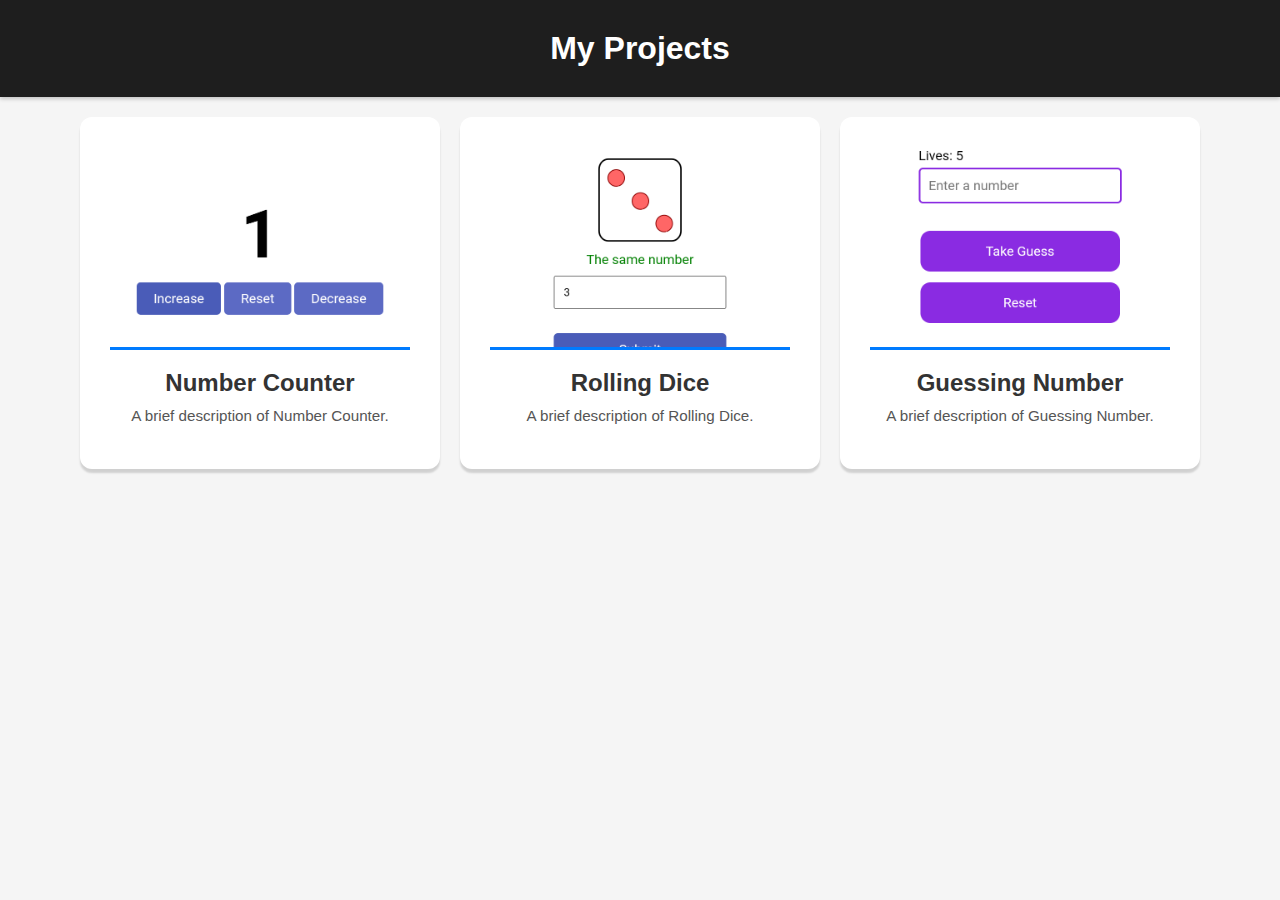
==== Index.html @ 5711d228 "listOfProject" ====
<!DOCTYPE html>
<html lang="en">
<head>
    <meta charset="UTF-8">
    <meta name="viewport" content="width=device-width, initial-scale=1.0">
    <title>My Projects</title>
    <link rel="stylesheet" href="index.css">
</head>
<body>
    <header>
        <h1>My Projects</h1>
    </header>
    <main>
        <section class="projects">
            <div class="card" onclick="window.location.href='https://joshuadaliva.github.io/javascript-projects/numberCounter/'">
                <img src="images/counter.png" alt="Number Counter">
                <div class="card-content">
                    <h2>Number Counter</h2>
                    <p>A brief description of Number Counter.</p>
                </div>
                <div class="overlay">
                    <div class="overlay-content">
                        <h2>Number Counter</h2>
                        <p>Click to learn more about Number Counter</p>
                    </div>
                </div>
            </div>
            <div class="card" onclick="window.location.href='https://joshuadaliva.github.io/javascript-projects/RollingDice/'">
                <img src="images/dice.png" alt="Rolling Dice">
                <div class="card-content">
                    <h2>Rolling Dice</h2>
                    <p>A brief description of Rolling Dice.</p>
                </div>
                <div class="overlay">
                    <div class="overlay-content">
                        <h2>Rolling Dice</h2>
                        <p>Click to visit the Rolling Dice project</p>
                    </div>
                </div>
            </div>
            <div class="card" onclick="window.location.href='https://joshuadaliva.github.io/javascript-projects/guessing-number/'">
                <img src="images/guessNo.png" alt="Guessing Number">
                <div class="card-content">
                    <h2>Guessing Number</h2>
                    <p>A brief description of Guessing Number.</p>
                </div>
                <div class="overlay">
                    <div class="overlay-content">
                        <h2>Guessing Number</h2>
                        <p>Click to learn more about Guessing Number</p>
                    </div>
                </div>
            </div>
            <!-- Add more cards as needed -->
        </section>
    </main>
</body>
</html>
---- index.css ----
body {
    font-family: 'Segoe UI', Tahoma, Geneva, Verdana, sans-serif;
    background-color: #f5f5f5;
    color: #333;
    margin: 0;
    padding: 0;
}

header {
    background-color: #1e1e1e;
    color: white;
    padding: 30px;
    text-align: center;
    box-shadow: 0 2px 4px rgba(0, 0, 0, 0.2);
}

header h1 {
    margin: 0;
    font-size: 2em;
    font-weight: 700;
}

main {
    padding: 20px;
}

.projects {
    display: flex;
    flex-wrap: wrap;
    gap: 20px;
    justify-content: center;
}

.card {
    position: relative;
    background: white;
    border-radius: 12px;
    box-shadow: 0 4px 2px rgba(0, 0, 0, 0.15);
    overflow: hidden;
    width: 300px;
    cursor: pointer;
    padding: 30px;
    transition: transform 0.3s ease, box-shadow 0.3s ease;
}

.card:hover {
    transform: translateY(-5px);
    box-shadow: 0 6px 12px rgba(0, 0, 0, 0.2);
}

.card img {
    width: 100%;
    height: 200px;
    object-fit: cover;
    border-bottom: 3px solid #007BFF;
}

.card-content {
    padding: 15px;
    text-align: center;
}

.card-content h2 {
    margin: 0;
    font-size: 1.5em;
    color: #333;
    font-weight: 600;
}

.card-content p {
    margin: 10px 0 0;
    color: #555;
    font-size: 0.95em;
}

.overlay {
    position: absolute;
    top: 0;
    left: 0;
    width: 100%;
    height: 100%;
    background: rgba(0, 0, 0, 0.4);
    color: white;
    opacity: 0;
    transition: opacity 0.3s ease;
    display: flex;
    align-items: center;
    justify-content: center;
    text-align: center;
}

.overlay-content {
    padding: 15px;
}

.card:hover .overlay {
    opacity: 1;
}

.overlay h2 {
    margin-bottom: 5px;
    font-size: 1.3em;
    font-weight: 700;
}

.overlay p {
    margin: 0;
    font-size: 0.9em;
}
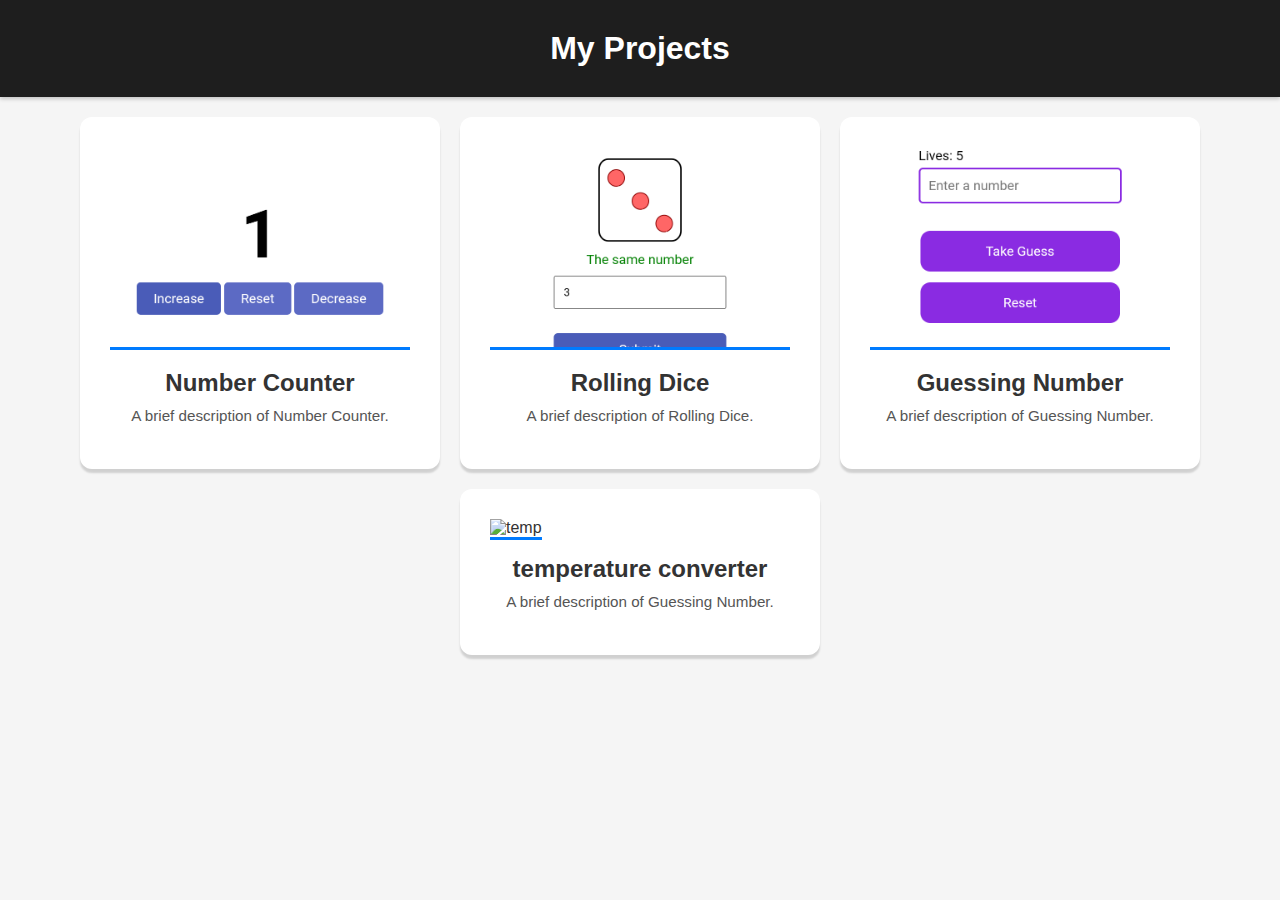
==== commit 3c5ee4fa: "temconvert" ====
--- a/Index.html
+++ b/Index.html
@@ -52,6 +52,19 @@
                 </div>
             </div>
             <!-- Add more cards as needed -->
+            <div class="card" onclick="window.location.href='https://joshuadaliva.github.io/javascript-projects/temperature-converter/'">
+                <img src="images/tem-conve.png.png" alt="temp">
+                <div class="card-content">
+                    <h2>temperature converter</h2>
+                    <p>A brief description of Guessing Number.</p>
+                </div>
+                <div class="overlay">
+                    <div class="overlay-content">
+                        <h2>temp convert</h2>
+                        <p>Click to learn more about Guessing Number</p>
+                    </div>
+                </div>
+            </div>
         </section>
     </main>
 </body>
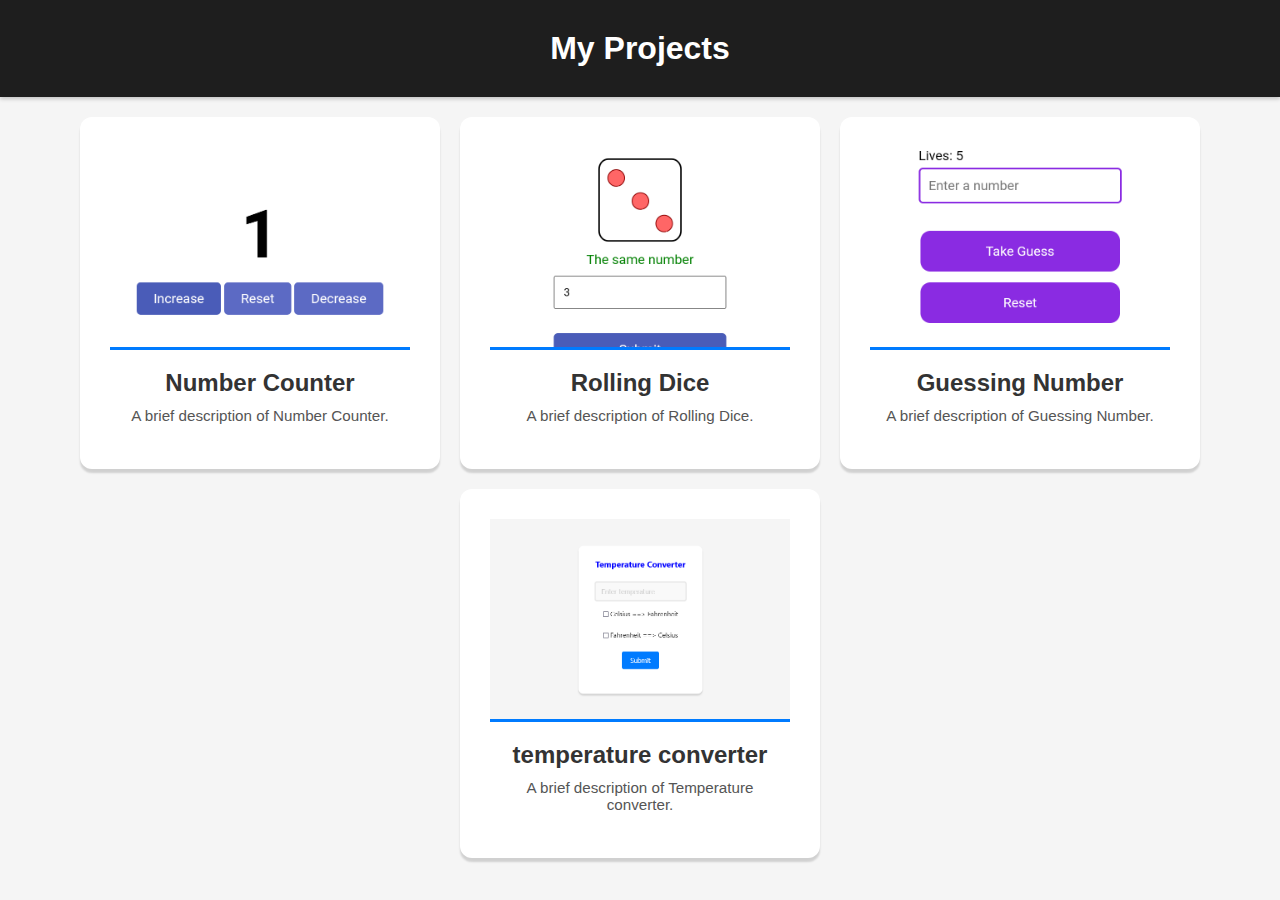
==== commit ba96d2b4: "Update Index.html temperature image" ====
--- a/Index.html
+++ b/Index.html
@@ -53,19 +53,19 @@
             </div>
             <!-- Add more cards as needed -->
             <div class="card" onclick="window.location.href='https://joshuadaliva.github.io/javascript-projects/temperature-converter/'">
-                <img src="images/tem-conve.png.png" alt="temp">
+                <img src="images/tem-conve.png" alt="temp">
                 <div class="card-content">
                     <h2>temperature converter</h2>
-                    <p>A brief description of Guessing Number.</p>
+                    <p>A brief description of Temperature converter.</p>
                 </div>
                 <div class="overlay">
                     <div class="overlay-content">
                         <h2>temp convert</h2>
-                        <p>Click to learn more about Guessing Number</p>
+                        <p>Click to learn more about Temperature converter</p>
                     </div>
                 </div>
             </div>
         </section>
     </main>
 </body>
-</html>+</html>
